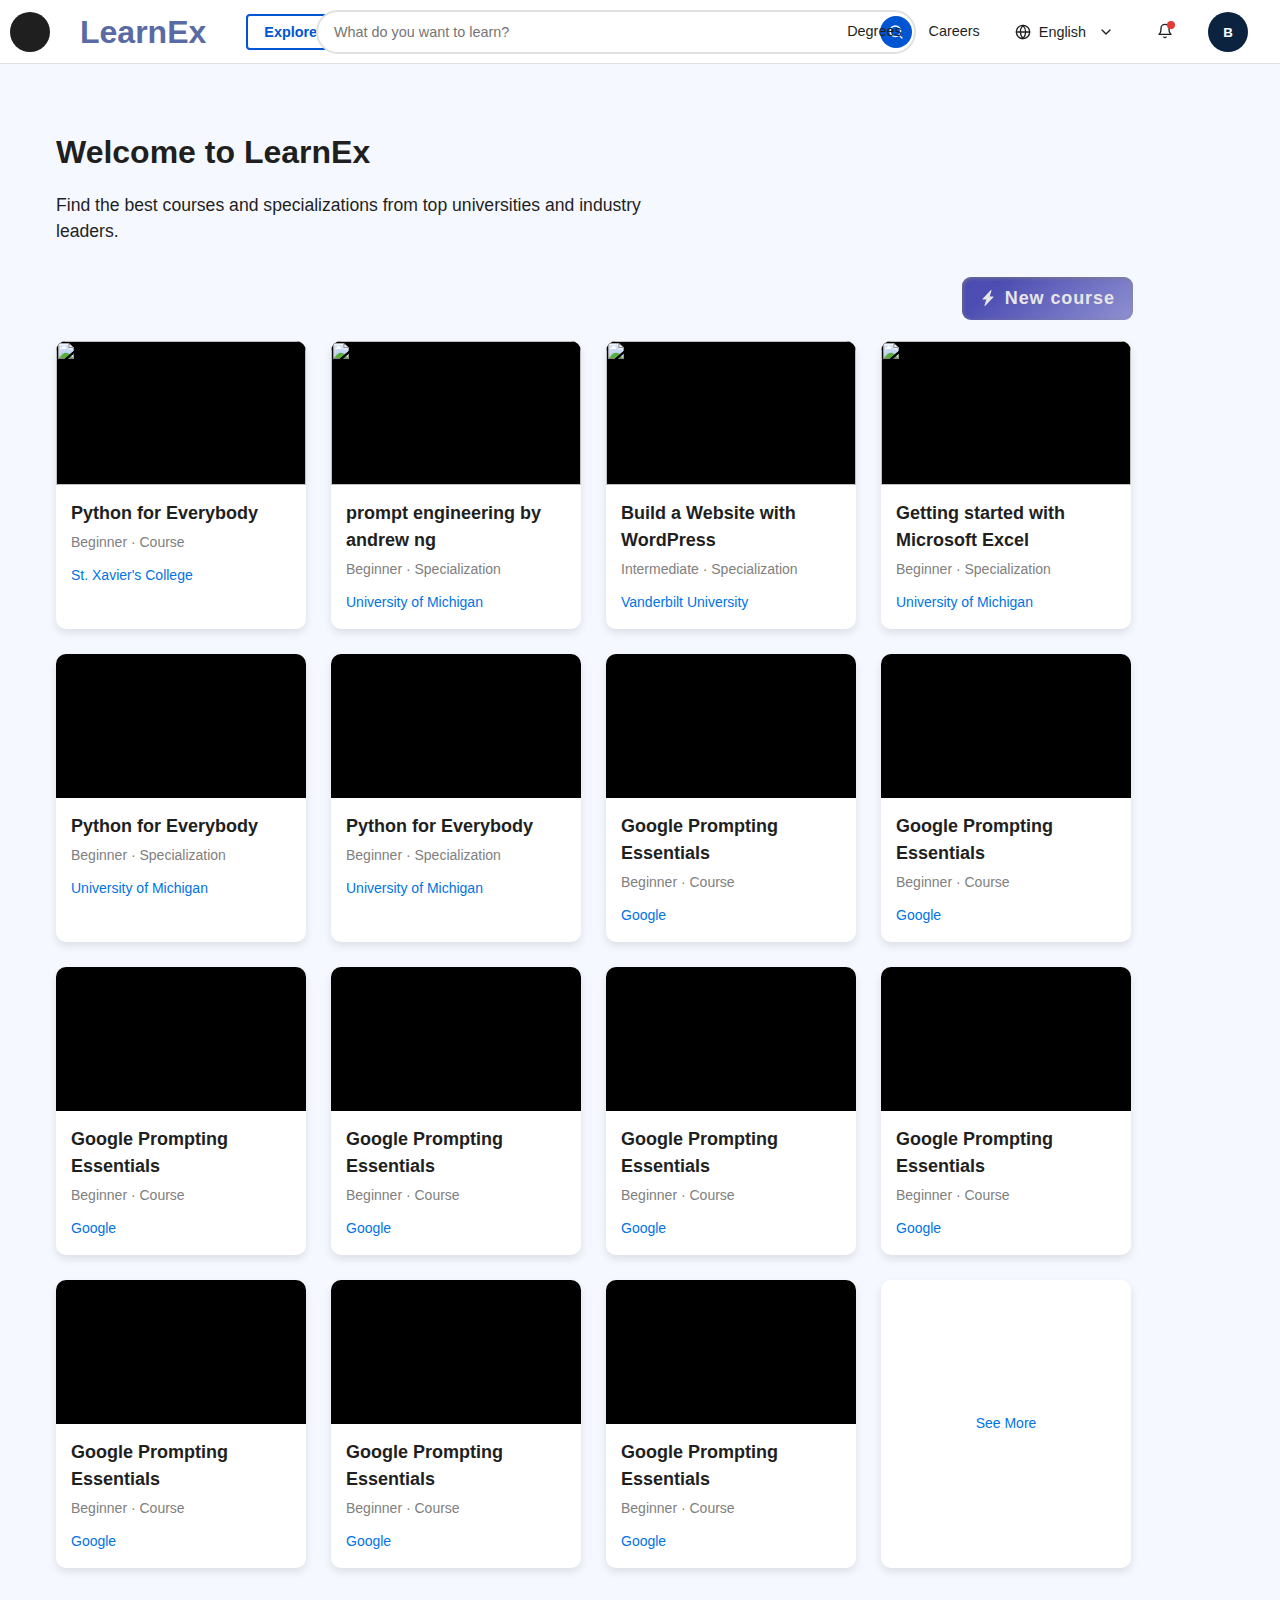
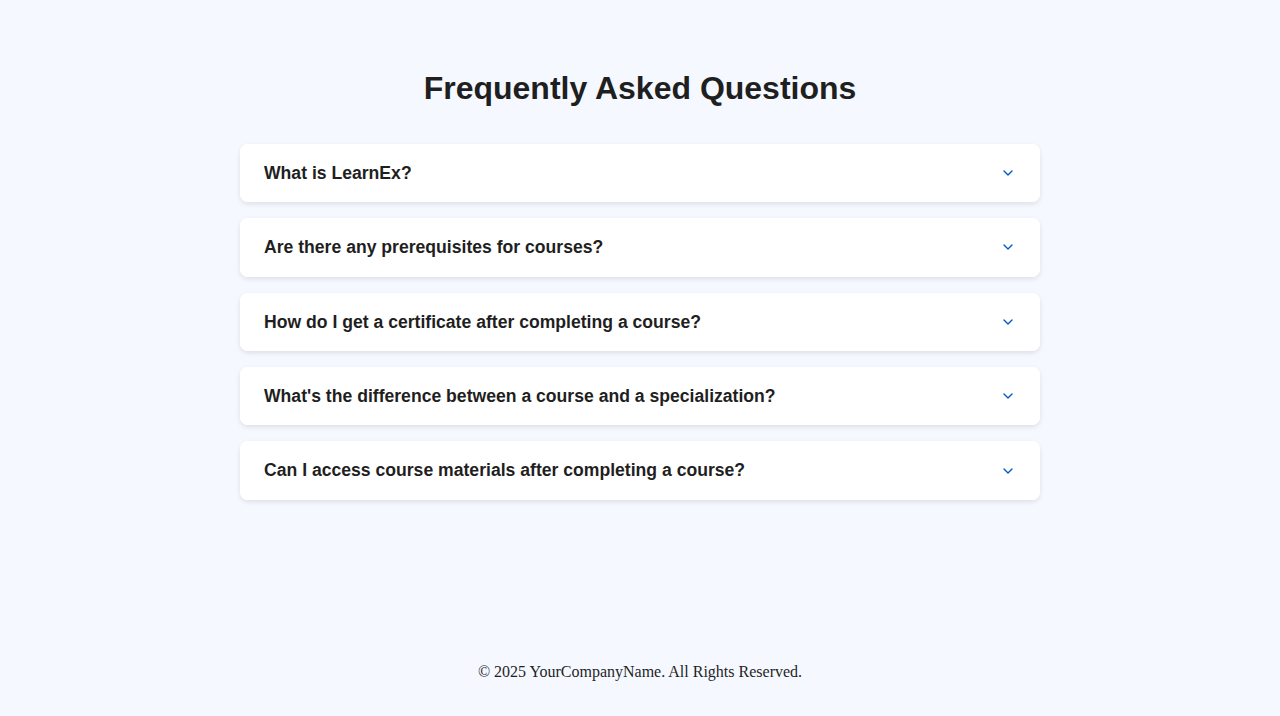
==== Mahadev/Mahadev/Binary01/frontend/creators.html @ 82a96b6a "Upload all the files" ====
<!DOCTYPE html>
<html lang="en">
  <head>
    <meta charset="UTF-8" />
    <meta name="viewport" content="width=device-width, initial-scale=1.0" />
    <title>LearnEx || Creators Dashboard</title>
    <link rel="stylesheet" href=".\css\creators.css" />
  </head>

  <body>
    <header class="navbar">
      <div class="container">
        <div class="navbar-content">
          <!-- Logo -->
          <div class="navbar-left">
            <a href="#" class="title-logo">
              <div class="oicon"></div>
            </a>
            <p class="title">LearnEx</p>

            <!-- Explore Dropdown -->
            <div class="dropdown">
              <button class="explore-btn dropdown-toggle">
                Explore
                <svg
                  xmlns="http://www.w3.org/2000/svg"
                  width="16"
                  height="16"
                  viewBox="0 0 24 24"
                  fill="none"
                  stroke="currentColor"
                  stroke-width="2"
                  stroke-linecap="round"
                  stroke-linejoin="round"
                  class="chevron-down"
                >
                  <path d="m6 9 6 6 6-6" />
                </svg>
              </button>
              <div class="dropdown-menu">
                <a href="#" class="dropdown-item">Online Degrees</a>
                <a href="#" class="dropdown-item">Find your New Career</a>
                <a href="#" class="dropdown-item">For Enterprise</a>
                <a href="#" class="dropdown-item">For Universities</a>
                <a href="#" class="dropdown-item">For Government</a>
              </div>
            </div>
          </div>

          <!-- Search Bar -->
          <div class="search-container">
            <form id="search-form">
              <div class="search-wrapper">
                <input
                  type="text"
                  placeholder="What do you want to learn?"
                  class="search-input"
                />
                <button type="submit" class="search-btn">
                  <svg
                    xmlns="http://www.w3.org/2000/svg"
                    width="16"
                    height="16"
                    viewBox="0 0 24 24"
                    fill="none"
                    stroke="currentColor"
                    stroke-width="2"
                    stroke-linecap="round"
                    stroke-linejoin="round"
                    class="search-icon"
                  >
                    <circle cx="11" cy="11" r="8" />
                    <path d="m21 21-4.3-4.3" />
                  </svg>
                </button>
              </div>
            </form>
          </div>

          <!-- Right Navigation -->
          <div class="navbar-right">
            <a href="#" class="nav-link degrees-link">Degrees</a>
            <a href="#" class="nav-link careers-link">Careers</a>

            <!-- Language Selector -->
            <div class="dropdown">
              <button class="lang-btn dropdown-toggle">
                <svg
                  xmlns="http://www.w3.org/2000/svg"
                  width="16"
                  height="16"
                  viewBox="0 0 24 24"
                  fill="none"
                  stroke="currentColor"
                  stroke-width="2"
                  stroke-linecap="round"
                  stroke-linejoin="round"
                  class="globe-icon"
                >
                  <circle cx="12" cy="12" r="10" />
                  <path
                    d="M12 2a15.3 15.3 0 0 1 4 10 15.3 15.3 0 0 1-4 10 15.3 15.3 0 0 1-4-10 15.3 15.3 0 0 1 4-10z"
                  />
                  <path d="M2 12h20" />
                </svg>
                <span class="lang-text">English</span>
                <svg
                  xmlns="http://www.w3.org/2000/svg"
                  width="16"
                  height="16"
                  viewBox="0 0 24 24"
                  fill="none"
                  stroke="currentColor"
                  stroke-width="2"
                  stroke-linecap="round"
                  stroke-linejoin="round"
                  class="chevron-down"
                >
                  <path d="m6 9 6 6 6-6" />
                </svg>
              </button>
              <div class="dropdown-menu dropdown-menu-right">
                <a href="#" class="dropdown-item">English</a>
                <a href="#" class="dropdown-item">Español</a>
                <a href="#" class="dropdown-item">Français</a>
                <a href="#" class="dropdown-item">Deutsch</a>
                <a href="#" class="dropdown-item">中文</a>
                <a href="#" class="dropdown-item">日本語</a>
              </div>
            </div>

            <!-- Notifications -->
            <button class="notification-btn">
              <svg
                xmlns="http://www.w3.org/2000/svg"
                width="16"
                height="16"
                viewBox="0 0 24 24"
                fill="none"
                stroke="currentColor"
                stroke-width="2"
                stroke-linecap="round"
                stroke-linejoin="round"
                class="bell-icon"
              >
                <path d="M6 8a6 6 0 0 1 12 0c0 7 3 9 3 9H3s3-2 3-9" />
                <path d="M10.3 21a1.94 1.94 0 0 0 3.4 0" />
              </svg>
              <span class="notification-badge"></span>
            </button>

            <!-- User Profile -->
            <div class="dropdown">
              <button class="avatar-btn dropdown-toggle">
                <div class="avatar">B</div>
              </button>
              <div class="dropdown-menu dropdown-menu-right">
                <a href="#" class="dropdown-item">My Profile</a>
                <a href="#" class="dropdown-item">My Courses</a>
                <a href="#" class="dropdown-item">Settings</a>
                <a href="#" class="dropdown-item">Help Center</a>
                <a href="#" class="dropdown-item">Log Out</a>
              </div>
            </div>
          </div>
        </div>
      </div>
    </header>

    <main class="main-content">
      <div class="container">
        <div class="wlcm-msg">
          <h1 class="wlcm-heading">Welcome to LearnEx</h1>
          <p class="wlcm-text">
            Find the best courses and specializations from top universities and
            industry leaders.
          </p>
          <div class="enroll-course">
            <!-- From Uiverse.io by milegelu -->
            <div>
              <button class="button">
                <svg
                  viewBox="0 0 16 16"
                  class="bi bi-lightning-charge-fill"
                  fill="currentColor"
                  height="16"
                  width="16"
                  xmlns="http://www.w3.org/2000/svg"
                >
                  <path
                    d="M11.251.068a.5.5 0 0 1 .227.58L9.677 6.5H13a.5.5 0 0 1 .364.843l-8 8.5a.5.5 0 0 1-.842-.49L6.323 9.5H3a.5.5 0 0 1-.364-.843l8-8.5a.5.5 0 0 1 .615-.09z"
                  ></path></svg
                >New course
              </button>
            </div>
          </div>
        </div>
        <div class="inner-container">
          <div class="card">
            <div class="logo">
              <img src="https://www.interviewbit.com/blog/wp-content/uploads/2023/05/Artboard-1-copy-2.jpg">
            </div>
            
            <div class="card-content">
              <h3>Python for Everybody</h3>
              <p>Beginner · Course</p>
              <a href="#">St. Xavier's College</a>
            </div>
          </div>
          <div class="card">
            <div class="logo">
              <img src="https://www.premierbpo.com/wp-content/uploads/2023/03/prompt-engineering-scaled.jpg">
            </div>
            <div class="card-content">
              <h3>prompt engineering by andrew ng</h3>
              <p>Beginner · Specialization</p>
              <a href="#">University of Michigan</a>
            </div>
          </div>
          <div class="card">
            <div class="logo">
              <img src="https://th.bing.com/th/id/R.dbf4f14e6b635aab4acf1aa541e5e09f?rik=UE9S10KLJbVVzg&riu=http%3a%2f%2f1.bp.blogspot.com%2f-m9wtHdE6ikk%2fUTFiWif2YVI%2fAAAAAAAABek%2fG9CisSfPxNs%2fs1600%2flogo%2bwordpress.png&ehk=JMmmoQ5btmPDpRUDm44w7f6sG0l1H1vbnylnbUs9NJE%3d&risl=&pid=ImgRaw&r=0">
            </div>
            <div class="card-content">
              <h3>Build a Website with WordPress</h3>
              <p>Intermediate · Specialization</p>
              <a href="#">Vanderbilt University</a>
            </div>
          </div>
          <div class="card">
            <div class="logo">
              <img src="https://i.ytimg.com/vi/PGHdpH0rCuc/maxresdefault.jpg">
            </div>
            <div class="card-content">
              <h3>Getting started with Microsoft Excel</h3>
              <p>Beginner · Specialization</p>
              <a href="#">University of Michigan</a>
            </div>
          </div>
          <div class="card">
            <div class="logo"></div>
            <div class="card-content">
              <h3>Python for Everybody</h3>
              <p>Beginner · Specialization</p>
              <a href="#">University of Michigan</a>
            </div>
          </div>
          <div class="card">
            <div class="logo"></div>
            <div class="card-content">
              <h3>Python for Everybody</h3>
              <p>Beginner · Specialization</p>
              <a href="#">University of Michigan</a>
            </div>
          </div>
          <div class="card">
            <div class="logo"></div>
            <div class="card-content">
              <h3>Google Prompting Essentials</h3>
              <p>Beginner · Course</p>
              <a href="#">Google</a>
            </div>
          </div>
          <div class="card">
            <div class="logo"></div>
            <div class="card-content">
              <h3>Google Prompting Essentials</h3>
              <p>Beginner · Course</p>
              <a href="#">Google</a>
            </div>
          </div>
          <div class="card">
            <div class="logo"></div>
            <div class="card-content">
              <h3>Google Prompting Essentials</h3>
              <p>Beginner · Course</p>
              <a href="#">Google</a>
            </div>
          </div>
          <div class="card">
            <div class="logo"></div>
            <div class="card-content">
              <h3>Google Prompting Essentials</h3>
              <p>Beginner · Course</p>
              <a href="#">Google</a>
            </div>
          </div>
          <div class="card">
            <div class="logo"></div>
            <div class="card-content">
              <h3>Google Prompting Essentials</h3>
              <p>Beginner · Course</p>
              <a href="#">Google</a>
            </div>
          </div>
          <div class="card">
            <div class="logo"></div>
            <div class="card-content">
              <h3>Google Prompting Essentials</h3>
              <p>Beginner · Course</p>
              <a href="#">Google</a>
            </div>
          </div>
          <div class="card">
            <div class="logo"></div>
            <div class="card-content">
              <h3>Google Prompting Essentials</h3>
              <p>Beginner · Course</p>
              <a href="#">Google</a>
            </div>
          </div>
          <div class="card">
            <div class="logo"></div>
            <div class="card-content">
              <h3>Google Prompting Essentials</h3>
              <p>Beginner · Course</p>
              <a href="#">Google</a>
            </div>
          </div>
          <div class="card">
            <div class="logo"></div>
            <div class="card-content">
              <h3>Google Prompting Essentials</h3>
              <p>Beginner · Course</p>
              <a href="#">Google</a>
            </div>
          </div>
          <div id  = "more-div" class="card">
            <a>See More</a>
          </div>
        </div>
      </div>
      <!-- FAQ Section -->
      <section class="faq-section">
        <div class="container">
          <h2 class="faq-heading">Frequently Asked Questions</h2>

          <div class="faq-container">
            <div class="faq-item">
              <div class="faq-question">
                <h3>What is LearnEx?</h3>
                <svg
                  xmlns="http://www.w3.org/2000/svg"
                  width="16"
                  height="16"
                  viewBox="0 0 24 24"
                  fill="none"
                  stroke="currentColor"
                  stroke-width="2"
                  stroke-linecap="round"
                  stroke-linejoin="round"
                  class="faq-icon"
                >
                  <path d="m6 9 6 6 6-6" />
                </svg>
              </div>
              <div class="faq-answer">
                <p>
                  LearnEx is an educational platform that enables users to learn
                  various courses online, possibly in different subjects or
                  fields. It is an eco-friendly design to make learning
                  accessible and engaging.
                </p>
              </div>
            </div>

            <div class="faq-item">
              <div class="faq-question">
                <h3>Are there any prerequisites for courses?</h3>
                <svg
                  xmlns="http://www.w3.org/2000/svg"
                  width="16"
                  height="16"
                  viewBox="0 0 24 24"
                  fill="none"
                  stroke="currentColor"
                  stroke-width="2"
                  stroke-linecap="round"
                  stroke-linejoin="round"
                  class="faq-icon"
                >
                  <path d="m6 9 6 6 6-6" />
                </svg>
              </div>
              <div class="faq-answer">
                <p>
                  Prerequisites vary by course. Each course page clearly lists
                  any required background knowledge or skills. Many of our
                  beginner courses have no prerequisites and are designed for
                  learners who are new to the subject.
                </p>
              </div>
            </div>

            <div class="faq-item">
              <div class="faq-question">
                <h3>How do I get a certificate after completing a course?</h3>
                <svg
                  xmlns="http://www.w3.org/2000/svg"
                  width="16"
                  height="16"
                  viewBox="0 0 24 24"
                  fill="none"
                  stroke="currentColor"
                  stroke-width="2"
                  stroke-linecap="round"
                  stroke-linejoin="round"
                  class="faq-icon"
                >
                  <path d="m6 9 6 6 6-6" />
                </svg>
              </div>
              <div class="faq-answer">
                <p>
                  After successfully completing all required assignments and
                  assessments, you'll be eligible to receive your certificate.
                  Go to the "My Courses" section in your profile, find the
                  completed course, and click on "Get Certificate" to download
                  or share your achievement.
                </p>
              </div>
            </div>

            <div class="faq-item">
              <div class="faq-question">
                <h3>
                  What's the difference between a course and a specialization?
                </h3>
                <svg
                  xmlns="http://www.w3.org/2000/svg"
                  width="16"
                  height="16"
                  viewBox="0 0 24 24"
                  fill="none"
                  stroke="currentColor"
                  stroke-width="2"
                  stroke-linecap="round"
                  stroke-linejoin="round"
                  class="faq-icon"
                >
                  <path d="m6 9 6 6 6-6" />
                </svg>
              </div>
              <div class="faq-answer">
                <p>
                  A course is a single learning program focused on a specific
                  topic. A specialization is a series of related courses
                  designed to help you master a particular skill or field.
                  Specializations typically include a hands-on project to apply
                  your new skills.
                </p>
              </div>
            </div>

            <div class="faq-item">
              <div class="faq-question">
                <h3>
                  Can I access course materials after completing a course?
                </h3>
                <svg
                  xmlns="http://www.w3.org/2000/svg"
                  width="16"
                  height="16"
                  viewBox="0 0 24 24"
                  fill="none"
                  stroke="currentColor"
                  stroke-width="2"
                  stroke-linecap="round"
                  stroke-linejoin="round"
                  class="faq-icon"
                >
                  <path d="m6 9 6 6 6-6" />
                </svg>
              </div>
              <div class="faq-answer">
                <p>
                  Yes, once you've enrolled in a course, you'll have continued
                  access to the course materials even after completion. This
                  allows you to revisit content and refresh your knowledge
                  whenever needed.
                </p>
              </div>
            </div>
          </div>
        </div>
      </section>
    </main>
    <footer>
      <p>&copy; 2025 YourCompanyName. All Rights Reserved.</p>
    </footer>
  </body>
  <script src="js/creators.js"></script>
</html>
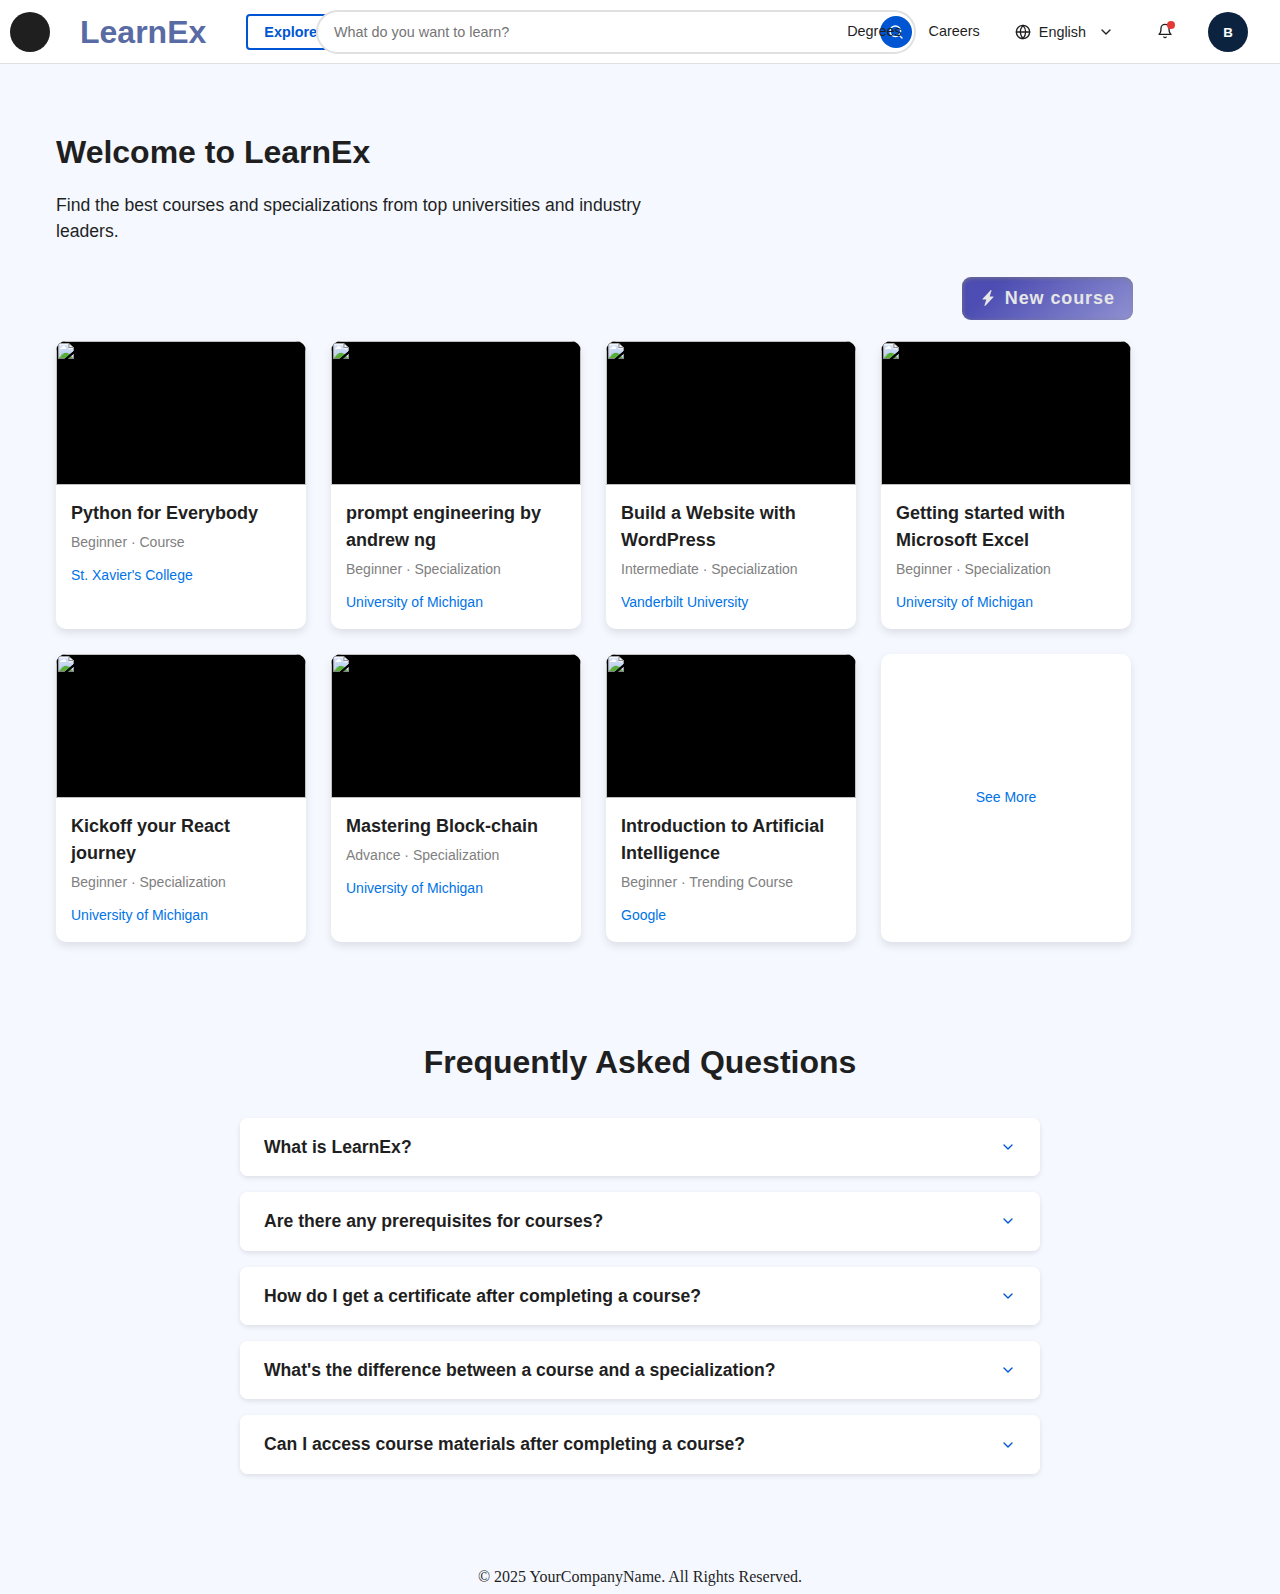
==== commit 6a7d00a4: "Update creators.html" ====
--- a/Mahadev/Mahadev/Binary01/frontend/creators.html
+++ b/Mahadev/Mahadev/Binary01/frontend/creators.html
@@ -172,8 +172,7 @@
         <div class="wlcm-msg">
           <h1 class="wlcm-heading">Welcome to LearnEx</h1>
           <p class="wlcm-text">
-            Find the best courses and specializations from top universities and
-            industry leaders.
+            Find the best courses and specializations from top universities and industry leaders.
           </p>
           <div class="enroll-course">
             <!-- From Uiverse.io by milegelu -->
@@ -238,90 +237,32 @@
             </div>
           </div>
           <div class="card">
-            <div class="logo"></div>
-            <div class="card-content">
-              <h3>Python for Everybody</h3>
+            <div class="logo">
+              <img src="https://www.creativeitinstitute.com/images/course/course_1674371266.jpg">
+            </div>
+            <div class="card-content">
+              <h3>Kickoff your React journey</h3>
               <p>Beginner · Specialization</p>
               <a href="#">University of Michigan</a>
             </div>
           </div>
           <div class="card">
-            <div class="logo"></div>
-            <div class="card-content">
-              <h3>Python for Everybody</h3>
-              <p>Beginner · Specialization</p>
+            <div class="logo">
+              <img src="https://iconitinc.com/wp-content/uploads/2022/04/Best-Blockchain-Courses-1024x600.jpg">
+            </div>
+            <div class="card-content">
+              <h3>Mastering Block-chain</h3>
+              <p>Advance · Specialization</p>
               <a href="#">University of Michigan</a>
             </div>
           </div>
           <div class="card">
-            <div class="logo"></div>
-            <div class="card-content">
-              <h3>Google Prompting Essentials</h3>
-              <p>Beginner · Course</p>
-              <a href="#">Google</a>
-            </div>
-          </div>
-          <div class="card">
-            <div class="logo"></div>
-            <div class="card-content">
-              <h3>Google Prompting Essentials</h3>
-              <p>Beginner · Course</p>
-              <a href="#">Google</a>
-            </div>
-          </div>
-          <div class="card">
-            <div class="logo"></div>
-            <div class="card-content">
-              <h3>Google Prompting Essentials</h3>
-              <p>Beginner · Course</p>
-              <a href="#">Google</a>
-            </div>
-          </div>
-          <div class="card">
-            <div class="logo"></div>
-            <div class="card-content">
-              <h3>Google Prompting Essentials</h3>
-              <p>Beginner · Course</p>
-              <a href="#">Google</a>
-            </div>
-          </div>
-          <div class="card">
-            <div class="logo"></div>
-            <div class="card-content">
-              <h3>Google Prompting Essentials</h3>
-              <p>Beginner · Course</p>
-              <a href="#">Google</a>
-            </div>
-          </div>
-          <div class="card">
-            <div class="logo"></div>
-            <div class="card-content">
-              <h3>Google Prompting Essentials</h3>
-              <p>Beginner · Course</p>
-              <a href="#">Google</a>
-            </div>
-          </div>
-          <div class="card">
-            <div class="logo"></div>
-            <div class="card-content">
-              <h3>Google Prompting Essentials</h3>
-              <p>Beginner · Course</p>
-              <a href="#">Google</a>
-            </div>
-          </div>
-          <div class="card">
-            <div class="logo"></div>
-            <div class="card-content">
-              <h3>Google Prompting Essentials</h3>
-              <p>Beginner · Course</p>
-              <a href="#">Google</a>
-            </div>
-          </div>
-          <div class="card">
-            <div class="logo"></div>
-            <div class="card-content">
-              <h3>Google Prompting Essentials</h3>
-              <p>Beginner · Course</p>
+            <div class="logo">
+              <img src="https://www.classcentral.com/report/wp-content/uploads/2022/04/Artificial-Intelligence-Featured-Image.png">
+            </div>
+            <div class="card-content">
+              <h3>Introduction to Artificial Intelligence</h3>
+              <p>Beginner · Trending Course</p>
               <a href="#">Google</a>
             </div>
           </div>
